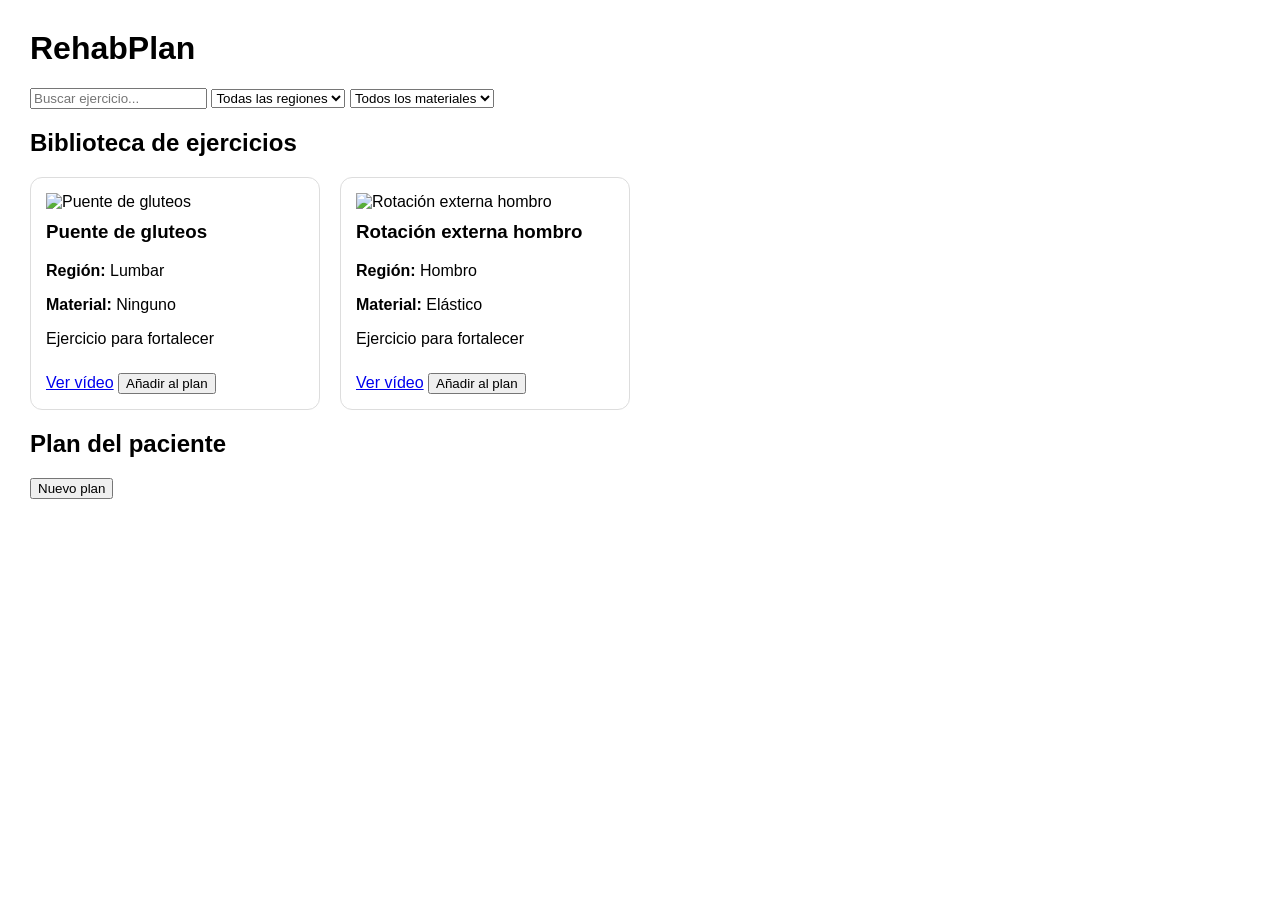
==== index.html @ 9c3267af "Update index.html" ====
<!DOCTYPE html>
<html lang="es">

<head>

    <meta charset="UTF-8">

    <meta name="viewport" content="width=device-width, initial-scale=1.0">

    <title>RehabPlan</title>

    <link rel="stylesheet" href="styles.css">

</head>


<body>


<h1>RehabPlan</h1>



<div class="filtros">


    <input 
        type="text" 
        id="buscador" 
        placeholder="Buscar ejercicio..."
    >



    <select id="filtroRegion">

        <option value="">
            Todas las regiones
        </option>

    </select>



    <select id="filtroMaterial">

        <option value="">
            Todos los materiales
        </option>

    </select>


</div>





<h2>Biblioteca de ejercicios</h2>


<div id="biblioteca"></div>







<h2>Plan del paciente</h2>


<button onclick="nuevoPlan()">

    Nuevo plan

</button>



<div id="planPaciente"></div>






<script src="script.js"></script>


</body>

</html>
---- styles.css ----
body{
    font-family:Arial,sans-serif;
    margin:30px;
}

#biblioteca{
    display:grid;
    grid-template-columns:repeat(auto-fill,minmax(250px,1fr));
    gap:20px;
}

.card {
    border: 1px solid #ddd;
    border-radius: 12px;
    padding: 15px;
    background: white;
}

.card h3 {
    margin-top: 10px;
}

.card a {
    display: inline-block;
    margin-top: 10px;
}

.card img{
    width:100%;
    aspect-ratio:1;
    object-fit:cover;
}
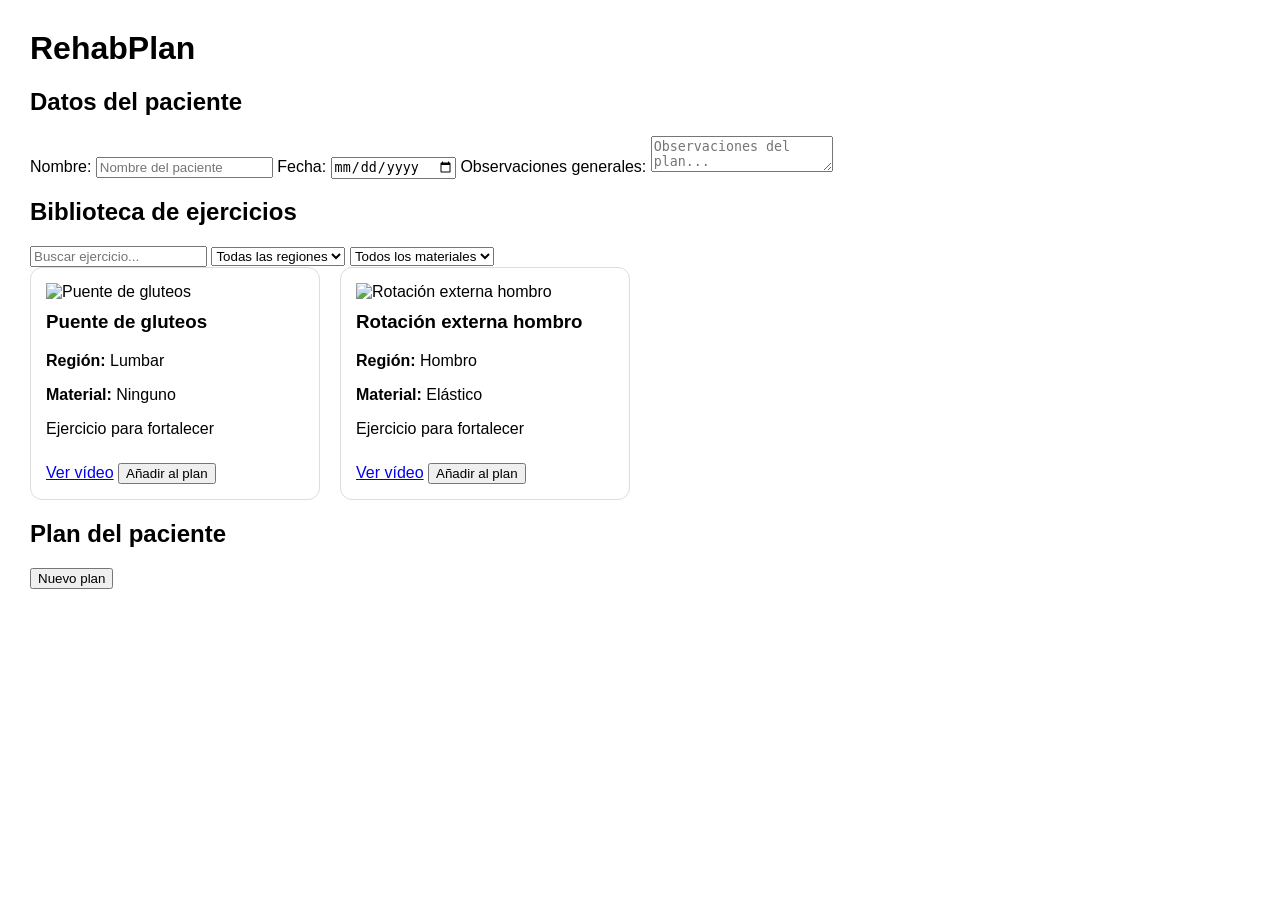
==== commit bec48391: "Update index.html" ====
--- a/index.html
+++ b/index.html
@@ -21,12 +21,63 @@
 
 
 
+<h2>Datos del paciente</h2>
+
+
+<div class="datos-paciente">
+
+
+    <label>
+        Nombre:
+
+        <input 
+            type="text"
+            id="nombrePaciente"
+            placeholder="Nombre del paciente"
+        >
+
+    </label>
+
+
+
+    <label>
+        Fecha:
+
+        <input 
+            type="date"
+            id="fechaPlan"
+        >
+
+    </label>
+
+
+
+    <label>
+        Observaciones generales:
+
+        <textarea 
+            id="observacionesPaciente"
+            placeholder="Observaciones del plan..."
+        ></textarea>
+
+    </label>
+
+
+</div>
+
+
+
+
+
+<h2>Biblioteca de ejercicios</h2>
+
+
 <div class="filtros">
 
 
     <input 
-        type="text" 
-        id="buscador" 
+        type="text"
+        id="buscador"
         placeholder="Buscar ejercicio..."
     >
 
@@ -54,10 +105,6 @@
 </div>
 
 
-
-
-
-<h2>Biblioteca de ejercicios</h2>
 
 
 <div id="biblioteca"></div>
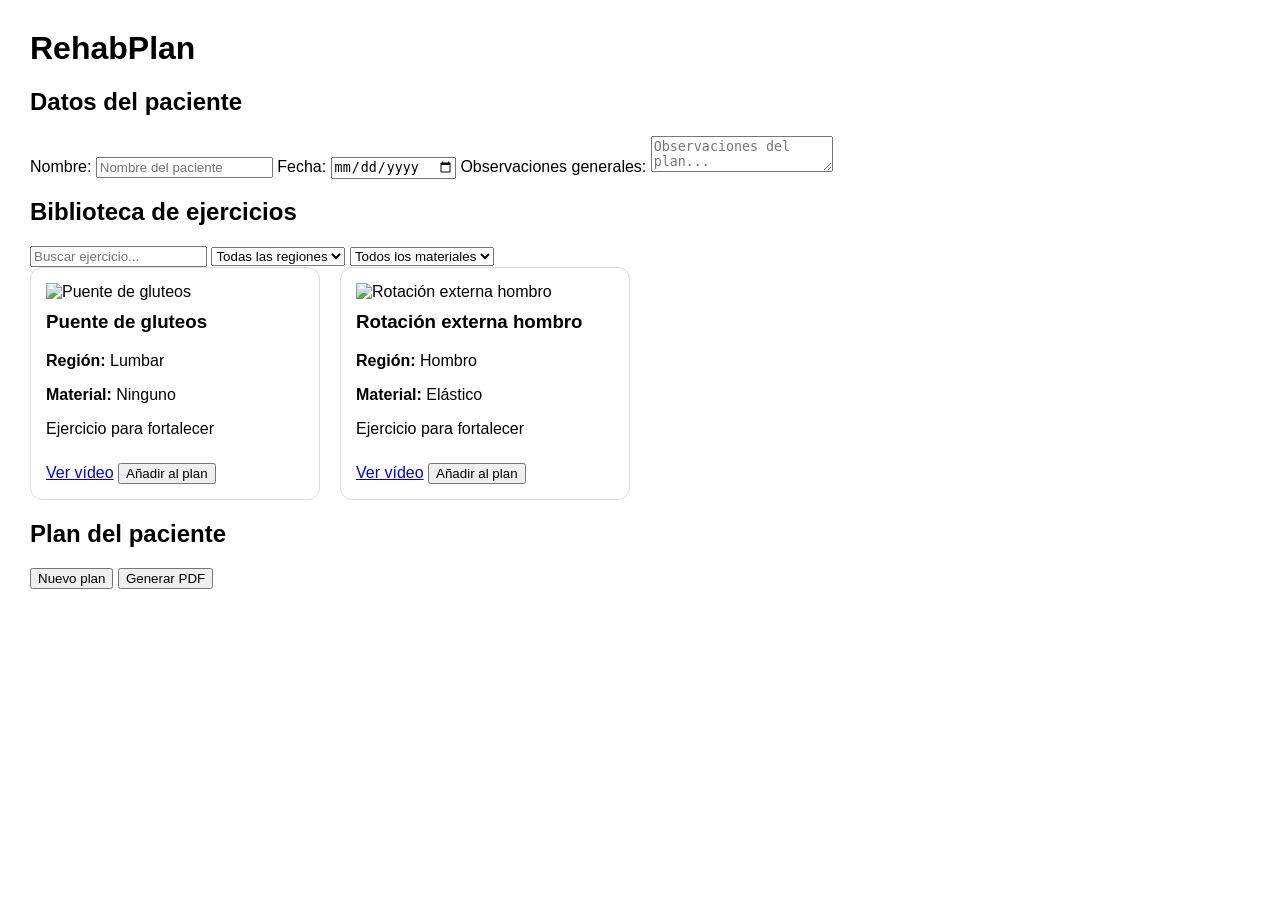
==== commit 99e73877: "Update index.html" ====
--- a/index.html
+++ b/index.html
@@ -119,9 +119,12 @@
 
 
 <button onclick="nuevoPlan()">
+    Nuevo plan
+</button>
 
-    Nuevo plan
 
+<button onclick="generarPDF()">
+    Generar PDF
 </button>
 
 
@@ -132,6 +135,10 @@
 
 
 
+<script src="https://cdnjs.cloudflare.com/ajax/libs/jspdf/2.5.1/jspdf.umd.min.js"></script>
+
+<script src="https://cdnjs.cloudflare.com/ajax/libs/qrcodejs/1.0.0/qrcode.min.js"></script>
+
 
 <script src="script.js"></script>
 
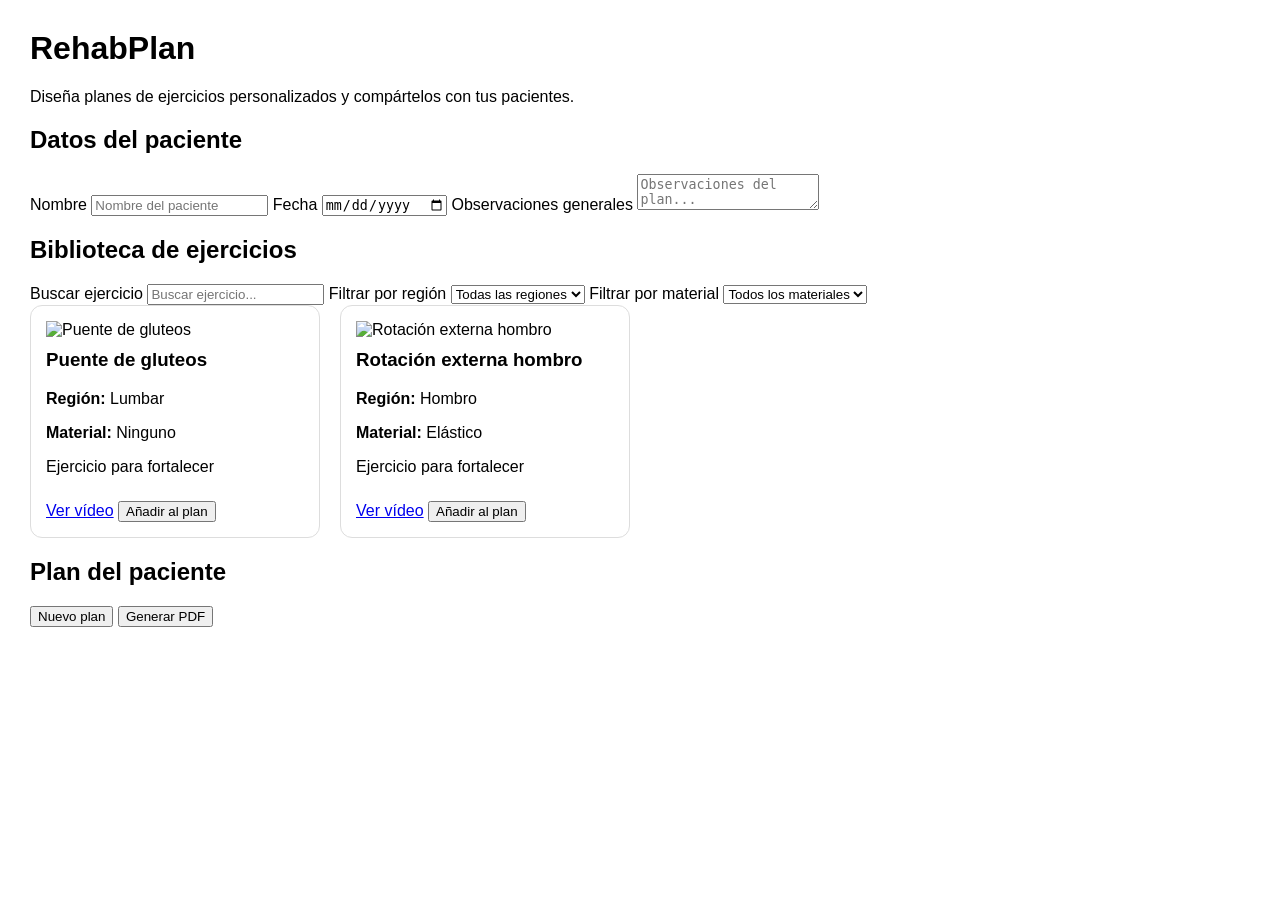
==== commit 174241c9: "Update index.html" ====
--- a/index.html
+++ b/index.html
@@ -9,6 +9,10 @@
 
     <title>RehabPlan</title>
 
+    <link rel="preconnect" href="https://fonts.googleapis.com">
+    <link rel="preconnect" href="https://fonts.gstatic.com" crossorigin>
+    <link href="https://fonts.googleapis.com/css2?family=Fraunces:wght@500;600&family=Inter:wght@400;500;600&family=IBM+Plex+Mono:wght@500&display=swap" rel="stylesheet">
+
     <link rel="stylesheet" href="styles.css">
 
 </head>
@@ -19,6 +23,8 @@
 
 <h1>RehabPlan</h1>
 
+<p class="subtitulo">Diseña planes de ejercicios personalizados y compártelos con tus pacientes.</p>
+
 
 
 <h2>Datos del paciente</h2>
@@ -28,7 +34,7 @@
 
 
     <label>
-        Nombre:
+        Nombre
 
         <input 
             type="text"
@@ -41,7 +47,7 @@
 
 
     <label>
-        Fecha:
+        Fecha
 
         <input 
             type="date"
@@ -53,7 +59,7 @@
 
 
     <label>
-        Observaciones generales:
+        Observaciones generales
 
         <textarea 
             id="observacionesPaciente"
@@ -68,12 +74,13 @@
 
 
 
-
 <h2>Biblioteca de ejercicios</h2>
 
 
 <div class="filtros">
 
+
+    <label class="visualmente-oculto" for="buscador">Buscar ejercicio</label>
 
     <input 
         type="text"
@@ -82,6 +89,8 @@
     >
 
 
+
+    <label class="visualmente-oculto" for="filtroRegion">Filtrar por región</label>
 
     <select id="filtroRegion">
 
@@ -92,6 +101,8 @@
     </select>
 
 
+
+    <label class="visualmente-oculto" for="filtroMaterial">Filtrar por material</label>
 
     <select id="filtroMaterial">
 
@@ -112,25 +123,24 @@
 
 
 
-
-
-
 <h2>Plan del paciente</h2>
 
 
-<button onclick="nuevoPlan()">
-    Nuevo plan
-</button>
+<div class="acciones-plan">
+
+    <button onclick="nuevoPlan()">
+        Nuevo plan
+    </button>
 
 
-<button onclick="generarPDF()">
-    Generar PDF
-</button>
+    <button class="primario" onclick="generarPDF()">
+        Generar PDF
+    </button>
 
+</div>
 
 
 <div id="planPaciente"></div>
-
 
 
 
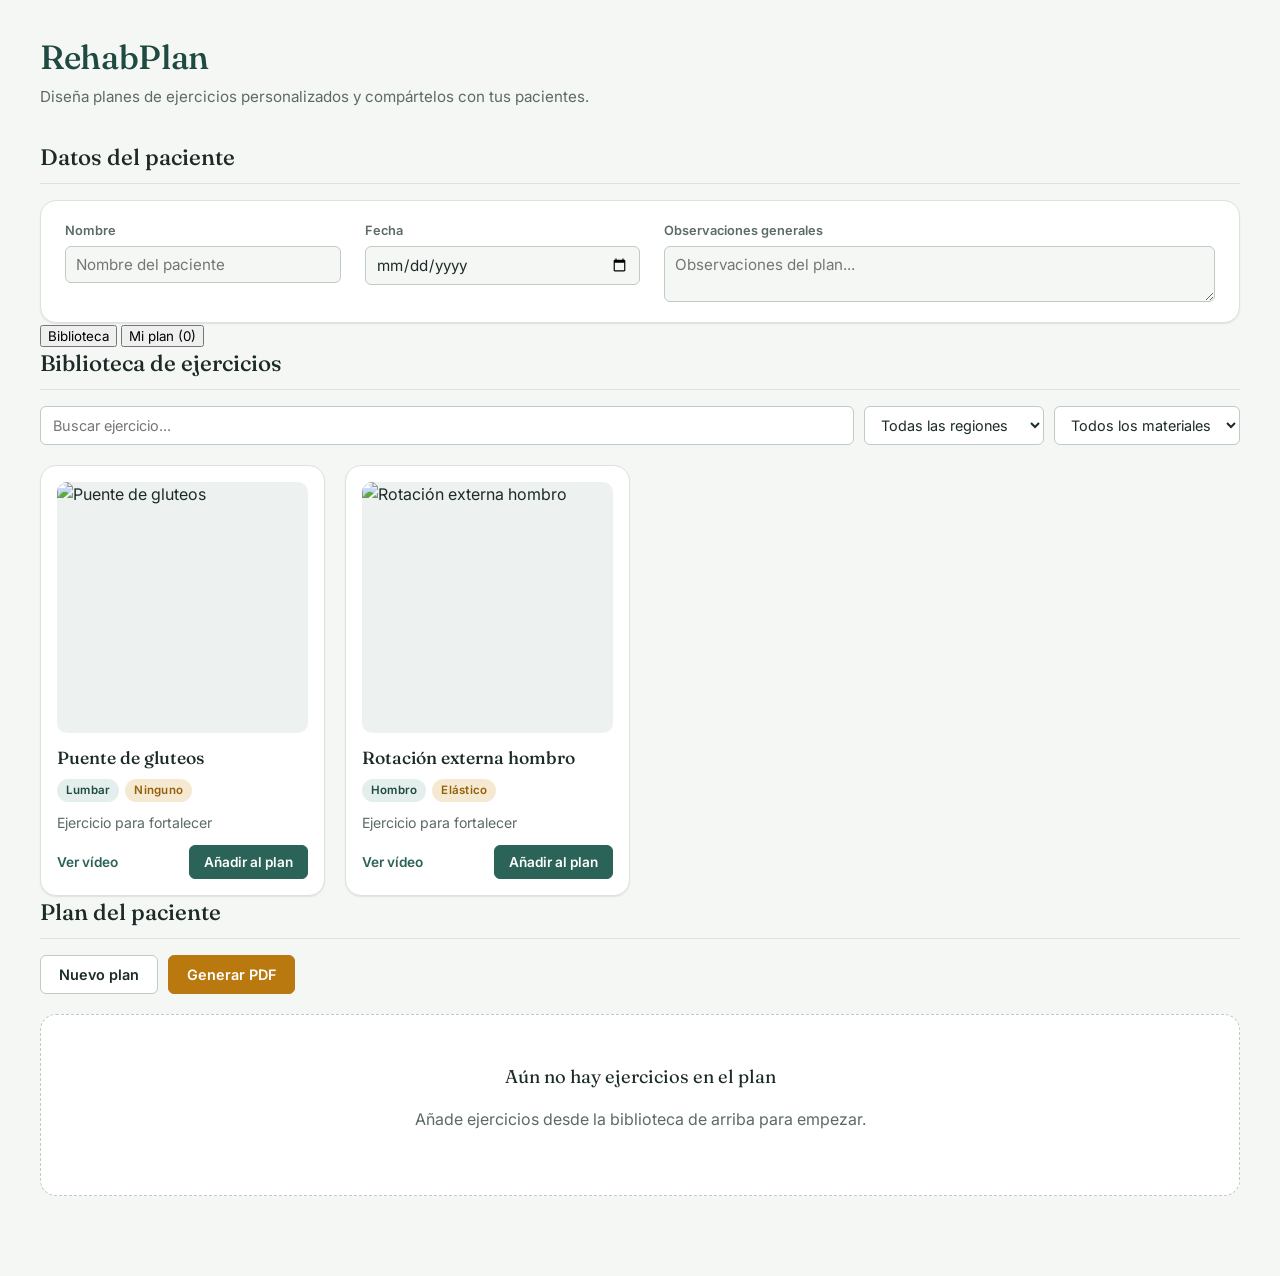
==== commit faf18e58: "Update index.html" ====
--- a/index.html
+++ b/index.html
@@ -74,75 +74,129 @@
 
 
 
-<h2>Biblioteca de ejercicios</h2>
-
-
-<div class="filtros">
-
-
-    <label class="visualmente-oculto" for="buscador">Buscar ejercicio</label>
-
-    <input 
-        type="text"
-        id="buscador"
-        placeholder="Buscar ejercicio..."
-    >
-
-
-
-    <label class="visualmente-oculto" for="filtroRegion">Filtrar por región</label>
-
-    <select id="filtroRegion">
-
-        <option value="">
-            Todas las regiones
-        </option>
-
-    </select>
-
-
-
-    <label class="visualmente-oculto" for="filtroMaterial">Filtrar por material</label>
-
-    <select id="filtroMaterial">
-
-        <option value="">
-            Todos los materiales
-        </option>
-
-    </select>
-
+<!-- Pestañas: solo visibles en móvil (ver media query en styles.css) -->
+<div class="tabs-movil">
+
+    <button 
+    type="button"
+    class="tab activa"
+    id="tabBiblioteca"
+    onclick="mostrarPestanaMovil('biblioteca')">
+
+        Biblioteca
+
+    </button>
+
+
+    <button 
+    type="button"
+    class="tab"
+    id="tabPlan"
+    onclick="mostrarPestanaMovil('plan')">
+
+        Mi plan <span id="contadorPlanTab">(0)</span>
+
+    </button>
 
 </div>
 
 
 
 
-<div id="biblioteca"></div>
-
-
-
-
-<h2>Plan del paciente</h2>
-
-
-<div class="acciones-plan">
-
-    <button onclick="nuevoPlan()">
-        Nuevo plan
-    </button>
-
-
-    <button class="primario" onclick="generarPDF()">
-        Generar PDF
-    </button>
+<div class="layout pestana-biblioteca" id="layout">
+
+
+    <section class="panel panel-biblioteca">
+
+        <div class="panel-header">
+
+            <h2>Biblioteca de ejercicios</h2>
+
+            <div class="filtros">
+
+
+                <label class="visualmente-oculto" for="buscador">Buscar ejercicio</label>
+
+                <input 
+                    type="text"
+                    id="buscador"
+                    placeholder="Buscar ejercicio..."
+                >
+
+
+
+                <label class="visualmente-oculto" for="filtroRegion">Filtrar por región</label>
+
+                <select id="filtroRegion">
+
+                    <option value="">
+                        Todas las regiones
+                    </option>
+
+                </select>
+
+
+
+                <label class="visualmente-oculto" for="filtroMaterial">Filtrar por material</label>
+
+                <select id="filtroMaterial">
+
+                    <option value="">
+                        Todos los materiales
+                    </option>
+
+                </select>
+
+
+            </div>
+
+        </div>
+
+
+        <div class="panel-scroll">
+
+            <div id="biblioteca"></div>
+
+        </div>
+
+    </section>
+
+
+
+    <section class="panel panel-plan">
+
+        <div class="panel-header">
+
+            <h2>Plan del paciente</h2>
+
+            <div class="acciones-plan">
+
+                <button onclick="nuevoPlan()">
+                    Nuevo plan
+                </button>
+
+
+                <button class="primario" onclick="generarPDF()">
+                    Generar PDF
+                </button>
+
+            </div>
+
+        </div>
+
+
+        <div class="panel-scroll">
+
+            <div id="planPaciente"></div>
+
+        </div>
+
+    </section>
+
 
 </div>
 
 
-<div id="planPaciente"></div>
-
-
 
 
 <script src="https://cdnjs.cloudflare.com/ajax/libs/jspdf/2.5.1/jspdf.umd.min.js"></script>
--- a/styles.css
+++ b/styles.css
@@ -1,32 +1,526 @@
-body{
-    font-family:Arial,sans-serif;
-    margin:30px;
-}
-
-#biblioteca{
-    display:grid;
-    grid-template-columns:repeat(auto-fill,minmax(250px,1fr));
-    gap:20px;
+/* ==============================
+   RehabPlan · Sistema de diseño
+   ============================== */
+
+:root {
+
+    /* Color */
+    --bg: #F5F7F5;
+    --surface: #FFFFFF;
+    --surface-alt: #EDF2F0;
+    --border: #DCE3DF;
+    --border-strong: #BFCBC6;
+
+    --ink: #1C2B27;
+    --ink-soft: #5B6B65;
+    --ink-faint: #8A9A94;
+
+    --brand: #2B6358;
+    --brand-dark: #1E4A42;
+    --brand-soft: #E4EEEC;
+
+    --accent: #B9790F;
+    --accent-dark: #93600B;
+    --accent-soft: #F6E9D2;
+
+    --danger: #B23B3B;
+    --danger-soft: #F6E3E1;
+
+    /* Tipografía */
+    --font-display: 'Fraunces', Georgia, serif;
+    --font-body: 'Inter', -apple-system, BlinkMacSystemFont, 'Segoe UI', sans-serif;
+    --font-mono: 'IBM Plex Mono', 'Courier New', monospace;
+
+    /* Espaciado */
+    --radius-sm: 6px;
+    --radius-md: 10px;
+    --radius-lg: 16px;
+
+    --shadow-card: 0 1px 2px rgba(28, 43, 39, 0.06), 0 1px 1px rgba(28, 43, 39, 0.04);
+    --shadow-card-hover: 0 6px 16px rgba(28, 43, 39, 0.10), 0 2px 4px rgba(28, 43, 39, 0.06);
+}
+
+
+/* ==============================
+   Base
+   ============================== */
+
+* {
+    box-sizing: border-box;
+}
+
+body {
+    font-family: var(--font-body);
+    background: var(--bg);
+    color: var(--ink);
+    margin: 0;
+    padding: 32px 40px 80px;
+    line-height: 1.5;
+}
+
+h1 {
+    font-family: var(--font-display);
+    font-weight: 500;
+    font-size: 2.1rem;
+    color: var(--brand-dark);
+    margin: 0 0 4px;
+    letter-spacing: -0.01em;
+}
+
+h1 + .subtitulo {
+    color: var(--ink-soft);
+    font-size: 0.95rem;
+    margin: 0 0 32px;
+}
+
+h2 {
+    font-family: var(--font-display);
+    font-weight: 500;
+    font-size: 1.4rem;
+    color: var(--ink);
+    margin: 40px 0 16px;
+    padding-bottom: 8px;
+    border-bottom: 1px solid var(--border);
+}
+
+h2:first-of-type {
+    margin-top: 0;
+}
+
+.eyebrow {
+    font-family: var(--font-body);
+    font-size: 0.72rem;
+    font-weight: 600;
+    letter-spacing: 0.08em;
+    text-transform: uppercase;
+    color: var(--ink-faint);
+}
+
+a {
+    color: var(--brand);
+}
+
+button {
+    font-family: var(--font-body);
+    cursor: pointer;
+}
+
+/* Foco visible para navegación por teclado */
+a:focus-visible,
+button:focus-visible,
+input:focus-visible,
+select:focus-visible,
+textarea:focus-visible {
+    outline: 2px solid var(--brand);
+    outline-offset: 2px;
+}
+
+
+/* ==============================
+   Datos del paciente
+   ============================== */
+
+.datos-paciente {
+    background: var(--surface);
+    border: 1px solid var(--border);
+    border-radius: var(--radius-lg);
+    padding: 20px 24px;
+    display: grid;
+    grid-template-columns: 1fr 1fr 2fr;
+    gap: 16px 24px;
+    box-shadow: var(--shadow-card);
+}
+
+.datos-paciente label {
+    display: flex;
+    flex-direction: column;
+    gap: 6px;
+    font-size: 0.8rem;
+    font-weight: 600;
+    color: var(--ink-soft);
+}
+
+.datos-paciente input,
+.datos-paciente textarea {
+    font-family: var(--font-body);
+    font-size: 0.95rem;
+    font-weight: 400;
+    color: var(--ink);
+    border: 1px solid var(--border-strong);
+    border-radius: var(--radius-sm);
+    padding: 8px 10px;
+    background: var(--bg);
+}
+
+.datos-paciente textarea {
+    resize: vertical;
+    min-height: 42px;
+    font-family: var(--font-body);
+}
+
+.datos-paciente input:focus,
+.datos-paciente textarea:focus {
+    border-color: var(--brand);
+    background: var(--surface);
+}
+
+
+/* ==============================
+   Filtros
+   ============================== */
+
+.filtros {
+    display: flex;
+    flex-wrap: wrap;
+    gap: 10px;
+    margin-bottom: 20px;
+}
+
+.filtros input,
+.filtros select {
+    font-family: var(--font-body);
+    font-size: 0.9rem;
+    border: 1px solid var(--border-strong);
+    border-radius: var(--radius-sm);
+    padding: 9px 12px;
+    background: var(--surface);
+    color: var(--ink);
+}
+
+.filtros input {
+    flex: 1 1 220px;
+}
+
+.filtros select {
+    flex: 0 1 180px;
+}
+
+.visualmente-oculto {
+    position: absolute;
+    width: 1px;
+    height: 1px;
+    padding: 0;
+    margin: -1px;
+    overflow: hidden;
+    clip: rect(0, 0, 0, 0);
+    white-space: nowrap;
+    border: 0;
+}
+
+
+/* ==============================
+   Biblioteca de ejercicios
+   ============================== */
+
+#biblioteca {
+    display: grid;
+    grid-template-columns: repeat(auto-fill, minmax(250px, 1fr));
+    gap: 20px;
 }
 
 .card {
-    border: 1px solid #ddd;
-    border-radius: 12px;
-    padding: 15px;
-    background: white;
+    display: flex;
+    flex-direction: column;
+    border: 1px solid var(--border);
+    border-radius: var(--radius-lg);
+    padding: 16px;
+    background: var(--surface);
+    box-shadow: var(--shadow-card);
+    transition: box-shadow 0.15s ease, transform 0.15s ease;
+}
+
+.card:hover {
+    box-shadow: var(--shadow-card-hover);
+    transform: translateY(-2px);
+}
+
+.card img {
+    width: 100%;
+    aspect-ratio: 1;
+    object-fit: cover;
+    border-radius: var(--radius-md);
+    background: var(--surface-alt);
 }
 
 .card h3 {
-    margin-top: 10px;
-}
-
-.card a {
-    display: inline-block;
-    margin-top: 10px;
-}
-
-.card img{
-    width:100%;
-    aspect-ratio:1;
-    object-fit:cover;
-}
+    font-family: var(--font-display);
+    font-weight: 500;
+    font-size: 1.1rem;
+    margin: 12px 0 8px;
+    color: var(--ink);
+}
+
+.card .etiquetas {
+    display: flex;
+    flex-wrap: wrap;
+    gap: 6px;
+    margin-bottom: 10px;
+}
+
+.card .etiqueta {
+    font-size: 0.72rem;
+    font-weight: 600;
+    letter-spacing: 0.02em;
+    padding: 3px 9px;
+    border-radius: 999px;
+    background: var(--brand-soft);
+    color: var(--brand-dark);
+}
+
+.card .etiqueta.material {
+    background: var(--accent-soft);
+    color: var(--accent-dark);
+}
+
+.card p.descripcion {
+    font-size: 0.88rem;
+    color: var(--ink-soft);
+    margin: 0 0 12px;
+    flex-grow: 1;
+}
+
+.card .acciones {
+    display: flex;
+    align-items: center;
+    justify-content: space-between;
+    gap: 10px;
+    margin-top: auto;
+}
+
+.card a.ver-video {
+    font-size: 0.85rem;
+    font-weight: 600;
+    text-decoration: none;
+    color: var(--brand);
+}
+
+.card a.ver-video:hover {
+    text-decoration: underline;
+}
+
+.card button.btn-anadir {
+    font-size: 0.85rem;
+    font-weight: 600;
+    padding: 8px 14px;
+    border-radius: var(--radius-sm);
+    border: 1px solid var(--brand);
+    background: var(--brand);
+    color: white;
+    transition: background 0.15s ease;
+}
+
+.card button.btn-anadir:hover {
+    background: var(--brand-dark);
+    border-color: var(--brand-dark);
+}
+
+.card button.btn-anadir.anadido {
+    background: var(--surface);
+    color: var(--brand-dark);
+    border: 1px solid var(--brand);
+}
+
+.card button.btn-anadir.anadido:hover {
+    background: var(--brand-soft);
+}
+
+
+/* Estado vacío (sin resultados / sin ejercicios en el plan) */
+
+.estado-vacio {
+    grid-column: 1 / -1;
+    text-align: center;
+    padding: 48px 24px;
+    color: var(--ink-soft);
+    background: var(--surface);
+    border: 1px dashed var(--border-strong);
+    border-radius: var(--radius-lg);
+}
+
+.estado-vacio .titulo {
+    font-family: var(--font-display);
+    font-size: 1.15rem;
+    color: var(--ink);
+    margin-bottom: 6px;
+}
+
+
+/* ==============================
+   Plan del paciente
+   ============================== */
+
+.acciones-plan {
+    display: flex;
+    gap: 10px;
+    margin-bottom: 20px;
+}
+
+.acciones-plan button {
+    font-size: 0.9rem;
+    font-weight: 600;
+    padding: 10px 18px;
+    border-radius: var(--radius-sm);
+    border: 1px solid var(--border-strong);
+    background: var(--surface);
+    color: var(--ink);
+}
+
+.acciones-plan button.primario {
+    background: var(--accent);
+    border-color: var(--accent);
+    color: white;
+}
+
+.acciones-plan button.primario:hover {
+    background: var(--accent-dark);
+    border-color: var(--accent-dark);
+}
+
+.acciones-plan button:not(.primario):hover {
+    background: var(--surface-alt);
+}
+
+#planPaciente {
+    display: flex;
+    flex-direction: column;
+    gap: 14px;
+}
+
+.plan-item {
+    background: var(--surface);
+    border: 1px solid var(--border);
+    border-left: 4px solid var(--brand);
+    border-radius: var(--radius-md);
+    padding: 16px 20px;
+    box-shadow: var(--shadow-card);
+}
+
+.plan-item h3 {
+    font-family: var(--font-display);
+    font-weight: 500;
+    font-size: 1.1rem;
+    margin: 0 0 12px;
+}
+
+.plan-item .campos {
+    display: flex;
+    flex-wrap: wrap;
+    gap: 14px 20px;
+    align-items: flex-end;
+    margin-bottom: 12px;
+}
+
+.plan-item label {
+    display: flex;
+    flex-direction: column;
+    gap: 4px;
+    font-size: 0.75rem;
+    font-weight: 600;
+    color: var(--ink-soft);
+}
+
+.plan-item input[type="number"],
+.plan-item select {
+    font-family: var(--font-body);
+    font-size: 0.9rem;
+    border: 1px solid var(--border-strong);
+    border-radius: var(--radius-sm);
+    padding: 6px 8px;
+    width: 90px;
+    background: var(--bg);
+    color: var(--ink);
+}
+
+.plan-item select {
+    width: auto;
+}
+
+.plan-item label.notas {
+    flex: 1 1 100%;
+}
+
+.plan-item textarea {
+    font-family: var(--font-body);
+    font-size: 0.9rem;
+    border: 1px solid var(--border-strong);
+    border-radius: var(--radius-sm);
+    padding: 8px;
+    width: 100%;
+    min-height: 40px;
+    resize: vertical;
+    background: var(--bg);
+    color: var(--ink);
+}
+
+/* La "etiqueta de dosificación": el elemento distintivo de la app */
+.dosis {
+    display: inline-flex;
+    align-items: center;
+    gap: 6px;
+    font-family: var(--font-mono);
+    font-size: 0.8rem;
+    font-weight: 500;
+    letter-spacing: 0.01em;
+    padding: 4px 10px;
+    border-radius: 999px;
+    background: var(--accent-soft);
+    color: var(--accent-dark);
+    margin-bottom: 12px;
+}
+
+.plan-item .eliminar {
+    background: none;
+    border: none;
+    color: var(--danger);
+    font-size: 0.82rem;
+    font-weight: 600;
+    padding: 4px 0;
+}
+
+.plan-item .eliminar:hover {
+    text-decoration: underline;
+}
+
+
+/* ==============================
+   Responsive
+   ============================== */
+
+@media (max-width: 720px) {
+
+    body {
+        padding: 20px 16px 64px;
+    }
+
+    h1 {
+        font-size: 1.7rem;
+    }
+
+    .datos-paciente {
+        grid-template-columns: 1fr;
+    }
+
+    .filtros {
+        flex-direction: column;
+    }
+
+    .filtros input,
+    .filtros select {
+        flex: 1 1 auto;
+        width: 100%;
+    }
+
+    #biblioteca {
+        grid-template-columns: repeat(auto-fill, minmax(150px, 1fr));
+        gap: 14px;
+    }
+
+    .acciones-plan {
+        flex-direction: column;
+    }
+
+    .plan-item .campos {
+        gap: 10px 14px;
+    }
+
+}
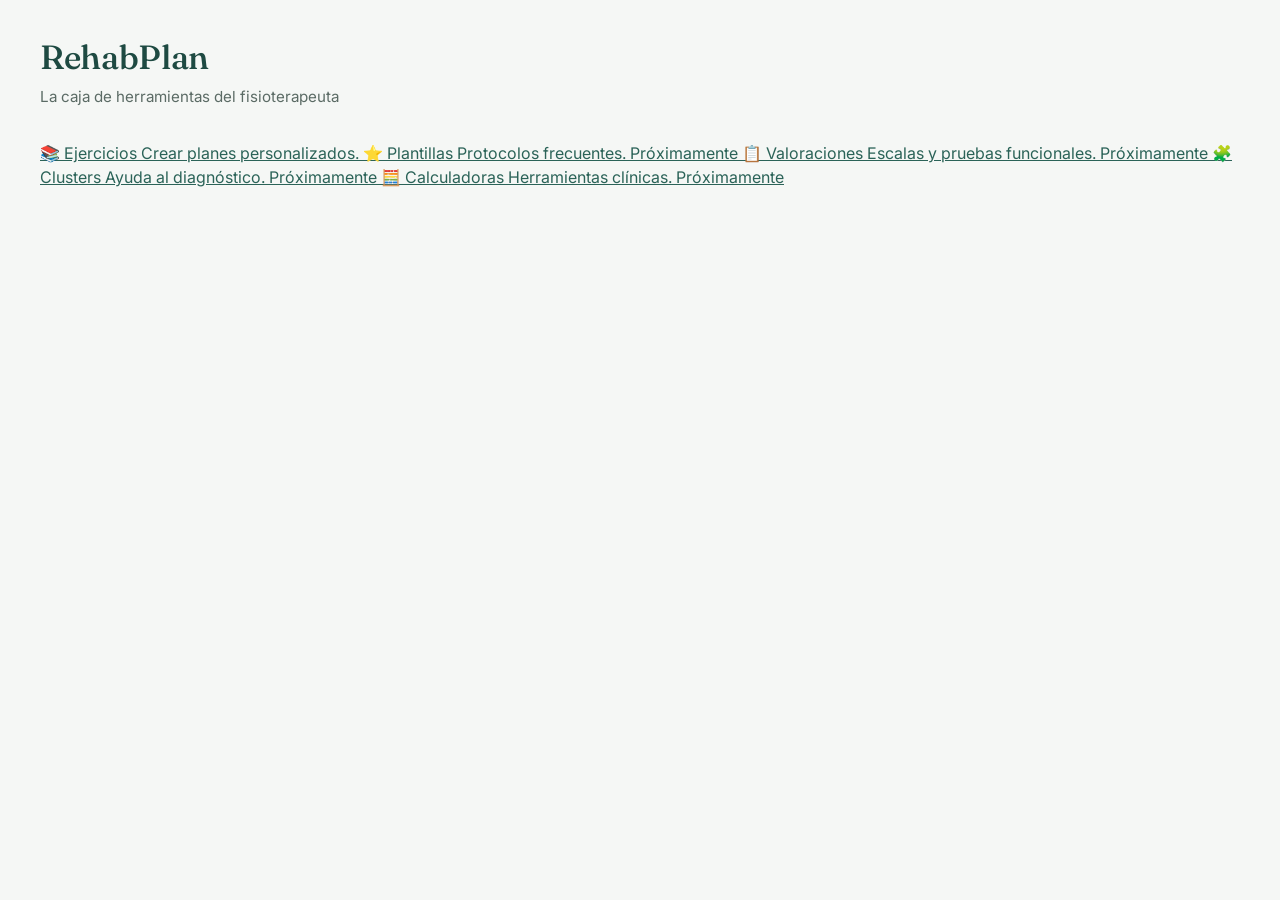
==== commit fd7ea8a9: "Update index.html" ====
--- a/index.html
+++ b/index.html
@@ -21,192 +21,88 @@
 <body>
 
 
-<h1>RehabPlan</h1>
+<div class="portada-cabecera">
 
-<p class="subtitulo">Diseña planes de ejercicios personalizados y compártelos con tus pacientes.</p>
+    <h1>RehabPlan</h1>
+
+    <p class="subtitulo">La caja de herramientas del fisioterapeuta</p>
+
+</div>
+
+
+<div class="modulos">
+
+
+    <a class="modulo" href="ejercicios.html">
+
+        <span class="icono">📚</span>
+
+        <span class="titulo">Ejercicios</span>
+
+        <span class="descripcion">Crear planes personalizados.</span>
+
+    </a>
 
 
 
-<h2>Datos del paciente</h2>
+    <a class="modulo proximamente" href="#" onclick="return false;">
 
+        <span class="icono">⭐</span>
 
-<div class="datos-paciente">
+        <span class="titulo">Plantillas</span>
 
+        <span class="descripcion">Protocolos frecuentes.</span>
 
-    <label>
-        Nombre
+        <span class="etiqueta-proximamente">Próximamente</span>
 
-        <input 
-            type="text"
-            id="nombrePaciente"
-            placeholder="Nombre del paciente"
-        >
-
-    </label>
+    </a>
 
 
 
-    <label>
-        Fecha
+    <a class="modulo proximamente" href="#" onclick="return false;">
 
-        <input 
-            type="date"
-            id="fechaPlan"
-        >
+        <span class="icono">📋</span>
 
-    </label>
+        <span class="titulo">Valoraciones</span>
+
+        <span class="descripcion">Escalas y pruebas funcionales.</span>
+
+        <span class="etiqueta-proximamente">Próximamente</span>
+
+    </a>
 
 
 
-    <label>
-        Observaciones generales
+    <a class="modulo proximamente" href="#" onclick="return false;">
 
-        <textarea 
-            id="observacionesPaciente"
-            placeholder="Observaciones del plan..."
-        ></textarea>
+        <span class="icono">🧩</span>
 
-    </label>
+        <span class="titulo">Clusters</span>
+
+        <span class="descripcion">Ayuda al diagnóstico.</span>
+
+        <span class="etiqueta-proximamente">Próximamente</span>
+
+    </a>
+
+
+
+    <a class="modulo proximamente" href="#" onclick="return false;">
+
+        <span class="icono">🧮</span>
+
+        <span class="titulo">Calculadoras</span>
+
+        <span class="descripcion">Herramientas clínicas.</span>
+
+        <span class="etiqueta-proximamente">Próximamente</span>
+
+    </a>
 
 
 </div>
 
 
-
-
-<!-- Pestañas: solo visibles en móvil (ver media query en styles.css) -->
-<div class="tabs-movil">
-
-    <button 
-    type="button"
-    class="tab activa"
-    id="tabBiblioteca"
-    onclick="mostrarPestanaMovil('biblioteca')">
-
-        Biblioteca
-
-    </button>
-
-
-    <button 
-    type="button"
-    class="tab"
-    id="tabPlan"
-    onclick="mostrarPestanaMovil('plan')">
-
-        Mi plan <span id="contadorPlanTab">(0)</span>
-
-    </button>
-
-</div>
-
-
-
-
-<div class="layout pestana-biblioteca" id="layout">
-
-
-    <section class="panel panel-biblioteca">
-
-        <div class="panel-header">
-
-            <h2>Biblioteca de ejercicios</h2>
-
-            <div class="filtros">
-
-
-                <label class="visualmente-oculto" for="buscador">Buscar ejercicio</label>
-
-                <input 
-                    type="text"
-                    id="buscador"
-                    placeholder="Buscar ejercicio..."
-                >
-
-
-
-                <label class="visualmente-oculto" for="filtroRegion">Filtrar por región</label>
-
-                <select id="filtroRegion">
-
-                    <option value="">
-                        Todas las regiones
-                    </option>
-
-                </select>
-
-
-
-                <label class="visualmente-oculto" for="filtroMaterial">Filtrar por material</label>
-
-                <select id="filtroMaterial">
-
-                    <option value="">
-                        Todos los materiales
-                    </option>
-
-                </select>
-
-
-            </div>
-
-        </div>
-
-
-        <div class="panel-scroll">
-
-            <div id="biblioteca"></div>
-
-        </div>
-
-    </section>
-
-
-
-    <section class="panel panel-plan">
-
-        <div class="panel-header">
-
-            <h2>Plan del paciente</h2>
-
-            <div class="acciones-plan">
-
-                <button onclick="nuevoPlan()">
-                    Nuevo plan
-                </button>
-
-
-                <button class="primario" onclick="generarPDF()">
-                    Generar PDF
-                </button>
-
-            </div>
-
-        </div>
-
-
-        <div class="panel-scroll">
-
-            <div id="planPaciente"></div>
-
-        </div>
-
-    </section>
-
-
-</div>
-
-
-
-
-<script src="https://cdnjs.cloudflare.com/ajax/libs/jspdf/2.5.1/jspdf.umd.min.js"></script>
-
-<script src="https://cdnjs.cloudflare.com/ajax/libs/qrcodejs/1.0.0/qrcode.min.js"></script>
-
-
-<script src="script.js"></script>
-
-
 </body>
 
 </html>
--- a/styles.css
+++ b/styles.css
@@ -113,6 +113,57 @@
 textarea:focus-visible {
     outline: 2px solid var(--brand);
     outline-offset: 2px;
+}
+
+
+/* ==============================
+   Layout de dos columnas
+   ============================== */
+
+.tabs-movil {
+    display: none;
+}
+
+.layout {
+    display: grid;
+    grid-template-columns: 1.1fr 0.9fr;
+    gap: 24px;
+    align-items: start;
+}
+
+.panel {
+    display: flex;
+    flex-direction: column;
+    min-height: 0;
+
+    position: sticky;
+    top: 20px;
+    max-height: calc(100vh - 40px);
+}
+
+.panel-header {
+    flex: 0 0 auto;
+}
+
+.panel-header h2 {
+    margin-top: 0;
+}
+
+.panel-scroll {
+    flex: 1 1 auto;
+    min-height: 0;
+    overflow-y: auto;
+    padding-right: 4px;
+}
+
+/* Barra de scroll discreta dentro de cada panel */
+.panel-scroll::-webkit-scrollbar {
+    width: 8px;
+}
+
+.panel-scroll::-webkit-scrollbar-thumb {
+    background: var(--border-strong);
+    border-radius: 999px;
 }
 
 
@@ -395,11 +446,45 @@
     box-shadow: var(--shadow-card);
 }
 
+.plan-item-cabecera {
+    display: flex;
+    align-items: flex-start;
+    justify-content: space-between;
+    gap: 14px;
+    margin-bottom: 12px;
+}
+
+.plan-item-info {
+    flex: 1;
+    min-width: 0;
+}
+
 .plan-item h3 {
     font-family: var(--font-display);
     font-weight: 500;
     font-size: 1.1rem;
-    margin: 0 0 12px;
+}
+
+.plan-item-info h3 {
+    margin: 0 0 8px;
+}
+
+.plan-item .dosis {
+    margin-bottom: 0;
+}
+
+.plan-item .miniatura {
+    flex-shrink: 0;
+    width: 64px;
+    height: 64px;
+    object-fit: cover;
+    border-radius: var(--radius-md);
+    background: var(--surface-alt);
+    border: 1px solid var(--border);
+}
+
+.plan-item .campos {
+    margin-top: 0;
 }
 
 .plan-item .campos {
@@ -486,7 +571,7 @@
    Responsive
    ============================== */
 
-@media (max-width: 720px) {
+@media (max-width: 900px) {
 
     body {
         padding: 20px 16px 64px;
@@ -523,4 +608,65 @@
         gap: 10px 14px;
     }
 
-}
+    .plan-item .miniatura {
+        width: 52px;
+        height: 52px;
+    }
+
+
+    /* En móvil, el scroll independiente por columnas se sustituye
+       por pestañas: se ve un panel entero por vez, con el scroll
+       normal de la página. */
+
+    .tabs-movil {
+        display: flex;
+        gap: 8px;
+        margin: 20px 0 16px;
+        position: sticky;
+        top: 0;
+        background: var(--bg);
+        padding: 10px 0;
+        z-index: 10;
+    }
+
+    .tabs-movil .tab {
+        flex: 1;
+        font-family: var(--font-body);
+        font-size: 0.9rem;
+        font-weight: 600;
+        padding: 10px 12px;
+        border: 1px solid var(--border-strong);
+        border-radius: var(--radius-sm);
+        background: var(--surface);
+        color: var(--ink-soft);
+    }
+
+    .tabs-movil .tab.activa {
+        background: var(--brand);
+        border-color: var(--brand);
+        color: white;
+    }
+
+    .layout {
+        display: block;
+    }
+
+    .panel {
+        position: static;
+        max-height: none;
+        display: none;
+    }
+
+    .panel-scroll {
+        overflow-y: visible;
+    }
+
+    .layout.pestana-biblioteca .panel-biblioteca {
+        display: flex;
+    }
+
+    .layout.pestana-plan .panel-plan {
+        display: flex;
+    }
+
+}
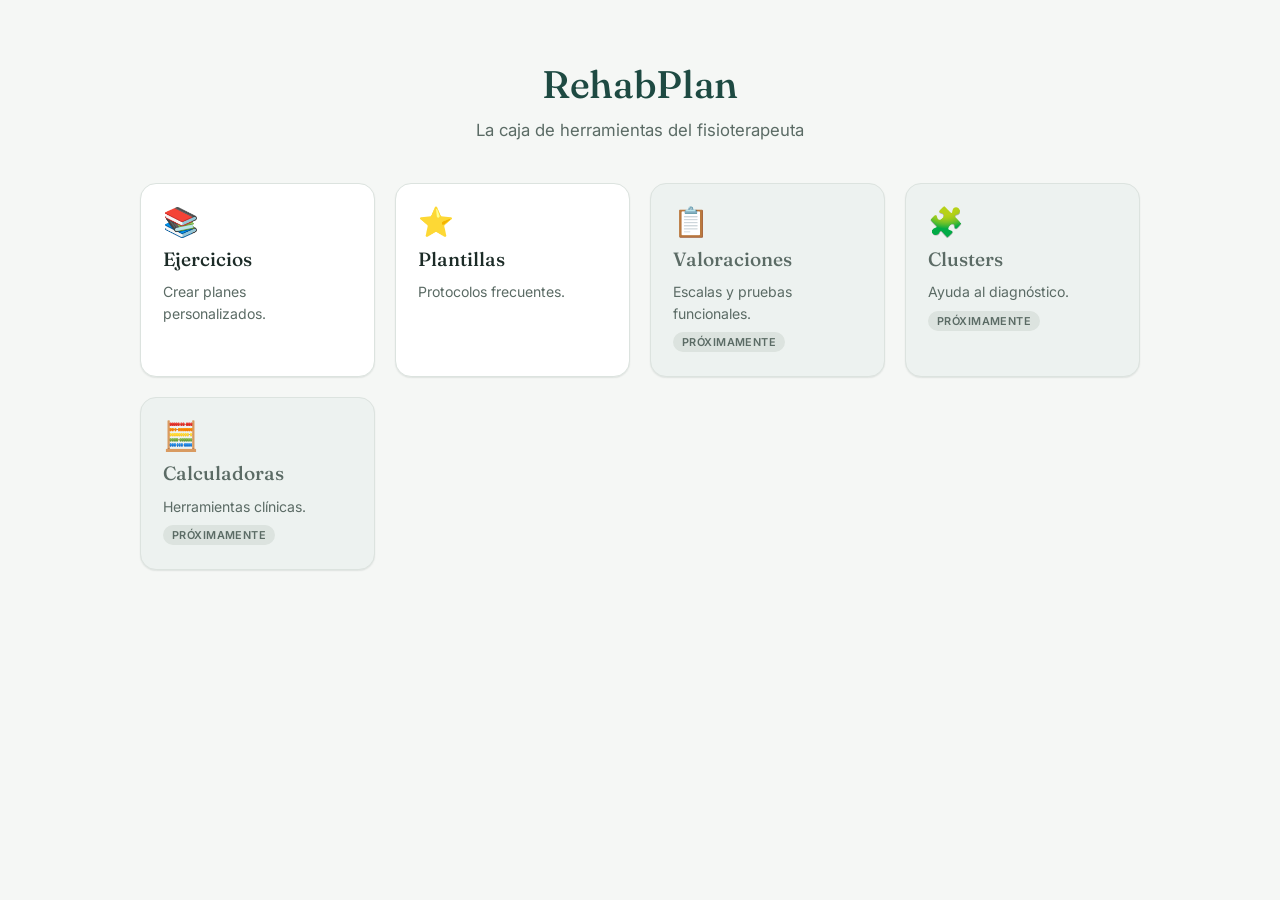
==== commit 5dcc4bd5: "Update index.html" ====
--- a/index.html
+++ b/index.html
@@ -45,15 +45,13 @@
 
 
 
-    <a class="modulo proximamente" href="#" onclick="return false;">
+    <a class="modulo" href="plantillas.html">
 
         <span class="icono">⭐</span>
 
         <span class="titulo">Plantillas</span>
 
         <span class="descripcion">Protocolos frecuentes.</span>
-
-        <span class="etiqueta-proximamente">Próximamente</span>
 
     </a>
 
--- a/styles.css
+++ b/styles.css
@@ -113,6 +113,111 @@
 textarea:focus-visible {
     outline: 2px solid var(--brand);
     outline-offset: 2px;
+}
+
+
+/* Enlace "volver a la portada" en las páginas de cada herramienta */
+.volver {
+    display: inline-block;
+    font-size: 0.85rem;
+    font-weight: 600;
+    color: var(--ink-soft);
+    text-decoration: none;
+    margin-bottom: 18px;
+}
+
+.volver:hover {
+    color: var(--brand);
+}
+
+
+/* ==============================
+   Portada (index.html)
+   ============================== */
+
+.portada-cabecera {
+    text-align: center;
+    max-width: 560px;
+    margin: 24px auto 40px;
+}
+
+.portada-cabecera h1 {
+    font-size: 2.4rem;
+}
+
+.portada-cabecera .subtitulo {
+    font-size: 1.05rem;
+    margin: 0;
+}
+
+.modulos {
+    display: grid;
+    grid-template-columns: repeat(auto-fit, minmax(220px, 1fr));
+    gap: 20px;
+    max-width: 1000px;
+    margin: 0 auto;
+}
+
+.modulo {
+    display: flex;
+    flex-direction: column;
+    gap: 8px;
+    background: var(--surface);
+    border: 1px solid var(--border);
+    border-radius: var(--radius-lg);
+    padding: 24px 22px;
+    text-decoration: none;
+    color: var(--ink);
+    box-shadow: var(--shadow-card);
+    transition: box-shadow 0.15s ease, transform 0.15s ease;
+}
+
+.modulo:hover {
+    box-shadow: var(--shadow-card-hover);
+    transform: translateY(-2px);
+}
+
+.modulo .icono {
+    font-size: 1.8rem;
+    line-height: 1;
+}
+
+.modulo .titulo {
+    font-family: var(--font-display);
+    font-weight: 500;
+    font-size: 1.2rem;
+}
+
+.modulo .descripcion {
+    font-size: 0.88rem;
+    color: var(--ink-soft);
+}
+
+.modulo.proximamente {
+    cursor: default;
+    color: var(--ink-faint);
+    background: var(--surface-alt);
+}
+
+.modulo.proximamente:hover {
+    box-shadow: var(--shadow-card);
+    transform: none;
+}
+
+.modulo.proximamente .titulo {
+    color: var(--ink-soft);
+}
+
+.modulo.proximamente .etiqueta-proximamente {
+    align-self: flex-start;
+    font-size: 0.68rem;
+    font-weight: 600;
+    letter-spacing: 0.04em;
+    text-transform: uppercase;
+    padding: 2px 9px;
+    border-radius: 999px;
+    background: var(--border);
+    color: var(--ink-soft);
 }
 
 
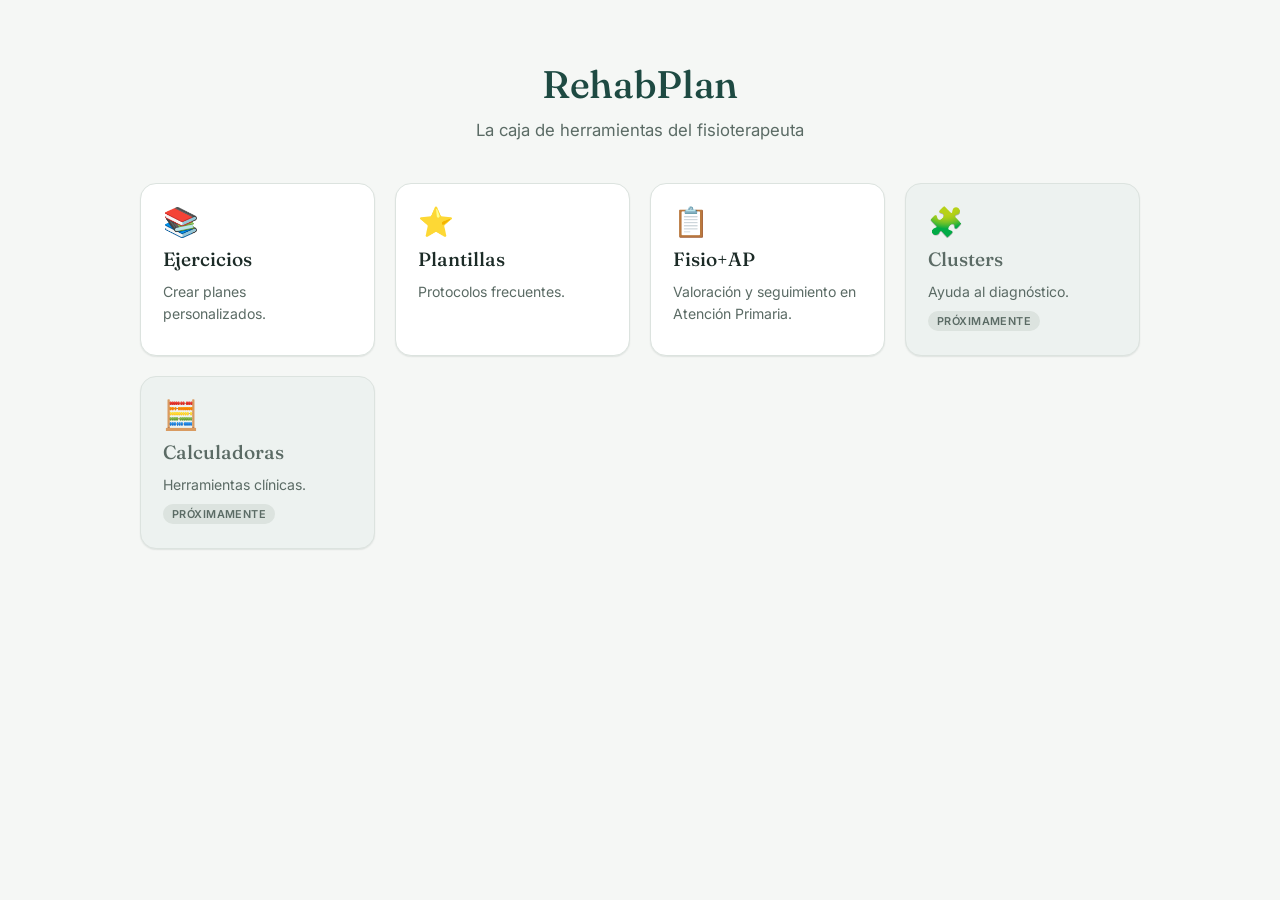
==== commit ddda888c: "Update link and text for FisioAP section" ====
--- a/index.html
+++ b/index.html
@@ -57,15 +57,13 @@
 
 
 
-    <a class="modulo proximamente" href="#" onclick="return false;">
+    <a class="modulo" href="fisio-ap.html">
 
         <span class="icono">📋</span>
 
-        <span class="titulo">Valoraciones</span>
+        <span class="titulo">Fisio+AP</span>
 
-        <span class="descripcion">Escalas y pruebas funcionales.</span>
-
-        <span class="etiqueta-proximamente">Próximamente</span>
+        <span class="descripcion">Valoración y seguimiento en Atención Primaria.</span>
 
     </a>
 
--- a/styles.css
+++ b/styles.css
@@ -132,6 +132,98 @@
 
 
 /* ==============================
+   Plantillas
+   ============================== */
+
+.plantillas-grid {
+    display: grid;
+    grid-template-columns: repeat(auto-fill, minmax(260px, 1fr));
+    gap: 20px;
+    margin-bottom: 40px;
+}
+
+.plantilla-card {
+    display: flex;
+    flex-direction: column;
+    gap: 10px;
+    background: var(--surface);
+    border: 1px solid var(--border);
+    border-radius: var(--radius-lg);
+    padding: 18px 20px;
+    box-shadow: var(--shadow-card);
+}
+
+.plantilla-card h3 {
+    font-family: var(--font-display);
+    font-weight: 500;
+    font-size: 1.1rem;
+    margin: 0;
+}
+
+.plantilla-meta {
+    font-family: var(--font-mono);
+    font-size: 0.75rem;
+    color: var(--ink-faint);
+}
+
+.plantilla-lista {
+    list-style: none;
+    margin: 0;
+    padding: 0;
+    font-size: 0.85rem;
+    color: var(--ink-soft);
+    display: flex;
+    flex-direction: column;
+    gap: 3px;
+    flex-grow: 1;
+}
+
+.plantilla-lista li::before {
+    content: "· ";
+    color: var(--ink-faint);
+}
+
+.plantilla-acciones {
+    display: flex;
+    align-items: center;
+    gap: 14px;
+    margin-top: auto;
+    padding-top: 6px;
+}
+
+.plantilla-acciones .primario {
+    flex: 1;
+    font-size: 0.85rem;
+    font-weight: 600;
+    padding: 9px 12px;
+    border-radius: var(--radius-sm);
+    border: 1px solid var(--accent);
+    background: var(--accent);
+    color: white;
+}
+
+.plantilla-acciones .primario:hover {
+    background: var(--accent-dark);
+    border-color: var(--accent-dark);
+}
+
+.plantilla-acciones .eliminar-plantilla {
+    background: none;
+    border: none;
+    color: var(--danger);
+    font-size: 0.82rem;
+    font-weight: 600;
+    padding: 4px 0;
+}
+
+.plantilla-acciones .eliminar-plantilla:hover {
+    text-decoration: underline;
+}
+
+
+
+
+/* ==============================
    Portada (index.html)
    ============================== */
 
@@ -273,21 +365,246 @@
 
 
 /* ==============================
+   Barra de selección de paciente
+   ============================== */
+
+.barra-plan {
+    display: flex;
+    align-items: center;
+    flex-wrap: wrap;
+    gap: 12px;
+    margin-bottom: 24px;
+}
+
+.barra-plan label {
+    font-size: 0.8rem;
+    font-weight: 600;
+    color: var(--ink-soft);
+}
+
+.barra-plan select {
+    font-family: var(--font-body);
+    font-size: 0.9rem;
+    padding: 8px 10px;
+    border: 1px solid var(--border-strong);
+    border-radius: var(--radius-sm);
+    background: var(--surface);
+    color: var(--ink);
+    min-width: 220px;
+}
+
+.barra-plan .eliminar-paciente,
+.barra-plan .eliminar-plan {
+    background: none;
+    border: none;
+    color: var(--danger);
+    font-size: 0.82rem;
+    font-weight: 600;
+    padding: 4px 0;
+}
+
+.barra-plan .eliminar-paciente:hover,
+.barra-plan .eliminar-plan:hover {
+    text-decoration: underline;
+}
+
+/* Cada grupo (paciente / plan) agrupa su etiqueta, su desplegable
+   y sus dos acciones, para que quede claro que "crear nuevo" y
+   "eliminar" pertenecen a ESE selector y no al otro. */
+.grupo-selector {
+    display: flex;
+    align-items: center;
+    flex-wrap: wrap;
+    gap: 10px;
+}
+
+.barra-plan .nuevo-paciente,
+.barra-plan .nuevo-plan {
+    font-size: 0.82rem;
+    font-weight: 600;
+    padding: 7px 12px;
+    border-radius: var(--radius-sm);
+    border: 1px solid var(--brand);
+    background: var(--brand-soft);
+    color: var(--brand-dark);
+    white-space: nowrap;
+}
+
+.barra-plan .nuevo-paciente:hover,
+.barra-plan .nuevo-plan:hover {
+    background: var(--brand);
+    color: white;
+}
+
+/* Indicador "Guardado" / "Cambios sin guardar" junto a los selectores */
+.estado-plan {
+    font-size: 0.78rem;
+    font-weight: 600;
+    color: var(--ink-faint);
+    margin-left: auto;
+    white-space: nowrap;
+}
+
+.estado-plan.sin-guardar {
+    color: var(--accent-dark);
+}
+
+@media (max-width: 900px) {
+
+    .barra-plan {
+        align-items: stretch;
+    }
+
+    .grupo-selector {
+        flex: 1 1 100%;
+    }
+
+    .barra-plan select {
+        min-width: 0;
+        flex: 1 1 160px;
+    }
+
+    .estado-plan {
+        margin-left: 0;
+    }
+
+}
+
+
+
+
+/* ==============================
+   Logo de la clínica
+   ============================== */
+
+.logo-clinica {
+    display: flex;
+    align-items: center;
+    gap: 16px;
+    background: var(--surface);
+    border: 1px solid var(--border);
+    border-radius: var(--radius-lg);
+    padding: 14px 18px;
+    margin-bottom: 24px;
+    box-shadow: var(--shadow-card);
+}
+
+.logo-clinica .logo-preview {
+    width: 56px;
+    height: 56px;
+    object-fit: contain;
+    border-radius: var(--radius-sm);
+    background: var(--surface-alt);
+    border: 1px solid var(--border);
+    flex-shrink: 0;
+    padding: 4px;
+}
+
+.logo-info {
+    display: flex;
+    flex-direction: column;
+    gap: 2px;
+    flex: 1;
+    min-width: 0;
+}
+
+.logo-titulo {
+    font-size: 0.85rem;
+    font-weight: 600;
+    color: var(--ink);
+}
+
+.logo-ayuda {
+    font-size: 0.78rem;
+    color: var(--ink-faint);
+}
+
+.logo-acciones {
+    display: flex;
+    align-items: center;
+    gap: 10px;
+    flex-shrink: 0;
+}
+
+.boton-archivo {
+    font-size: 0.85rem;
+    font-weight: 600;
+    padding: 8px 14px;
+    border-radius: var(--radius-sm);
+    border: 1px solid var(--border-strong);
+    background: var(--surface);
+    color: var(--ink);
+    cursor: pointer;
+    white-space: nowrap;
+}
+
+.boton-archivo:hover {
+    background: var(--surface-alt);
+}
+
+.quitar-logo {
+    background: none;
+    border: none;
+    color: var(--danger);
+    font-size: 0.82rem;
+    font-weight: 600;
+    padding: 4px 0;
+    white-space: nowrap;
+}
+
+.quitar-logo:hover {
+    text-decoration: underline;
+}
+
+@media (max-width: 900px) {
+
+    .logo-clinica {
+        flex-wrap: wrap;
+    }
+
+    .logo-info {
+        flex: 1 1 100%;
+        order: 3;
+    }
+
+}
+
+
+
+
+/* ==============================
    Datos del paciente
    ============================== */
 
-.datos-paciente {
+.datos-plan {
     background: var(--surface);
     border: 1px solid var(--border);
     border-radius: var(--radius-lg);
     padding: 20px 24px;
     display: grid;
-    grid-template-columns: 1fr 1fr 2fr;
+    grid-template-columns: 1fr 2fr;
     gap: 16px 24px;
     box-shadow: var(--shadow-card);
 }
 
-.datos-paciente label {
+.datos-plan .campo-titulo {
+    grid-column: 1 / -1;
+}
+
+.datos-plan .campo-titulo input {
+    font-family: var(--font-display);
+    font-size: 1.15rem;
+    font-weight: 500;
+    color: var(--ink);
+    padding: 10px 12px;
+}
+
+.campo-obligatorio {
+    color: var(--accent-dark);
+    font-weight: 700;
+}
+
+.datos-plan label {
     display: flex;
     flex-direction: column;
     gap: 6px;
@@ -296,8 +613,8 @@
     color: var(--ink-soft);
 }
 
-.datos-paciente input,
-.datos-paciente textarea {
+.datos-plan input,
+.datos-plan textarea {
     font-family: var(--font-body);
     font-size: 0.95rem;
     font-weight: 400;
@@ -308,14 +625,14 @@
     background: var(--bg);
 }
 
-.datos-paciente textarea {
+.datos-plan textarea {
     resize: vertical;
     min-height: 42px;
     font-family: var(--font-body);
 }
 
-.datos-paciente input:focus,
-.datos-paciente textarea:focus {
+.datos-plan input:focus,
+.datos-plan textarea:focus {
     border-color: var(--brand);
     background: var(--surface);
 }
@@ -382,12 +699,18 @@
     padding: 16px;
     background: var(--surface);
     box-shadow: var(--shadow-card);
-    transition: box-shadow 0.15s ease, transform 0.15s ease;
+    cursor: pointer;
+    transition: box-shadow 0.15s ease, transform 0.15s ease, border-color 0.15s ease, background 0.15s ease;
 }
 
 .card:hover {
     box-shadow: var(--shadow-card-hover);
     transform: translateY(-2px);
+}
+
+.card.en-plan {
+    border-color: var(--brand);
+    background: var(--brand-soft);
 }
 
 .card img {
@@ -419,20 +742,32 @@
     letter-spacing: 0.02em;
     padding: 3px 9px;
     border-radius: 999px;
-    background: var(--brand-soft);
+    background: var(--surface);
     color: var(--brand-dark);
+    border: 1px solid var(--brand-soft);
 }
 
 .card .etiqueta.material {
-    background: var(--accent-soft);
     color: var(--accent-dark);
+    border-color: var(--accent-soft);
 }
 
 .card p.descripcion {
     font-size: 0.88rem;
+    line-height: 1.4;
     color: var(--ink-soft);
     margin: 0 0 12px;
     flex-grow: 1;
+
+    /* Trunca a 3 líneas con puntos suspensivos y reserva siempre
+       ese mismo alto, tenga la descripción 1 línea o 10: así todas
+       las tarjetas de la biblioteca quedan a la misma altura. */
+    display: -webkit-box;
+    -webkit-line-clamp: 3;
+    line-clamp: 3;
+    -webkit-box-orient: vertical;
+    overflow: hidden;
+    min-height: calc(1.4em * 3);
 }
 
 .card .acciones {
@@ -448,36 +783,23 @@
     font-weight: 600;
     text-decoration: none;
     color: var(--brand);
+    /* Área de toque algo mayor que el texto, para que sea fácil
+       tocar el enlace sin activar el clic de la tarjeta entera. */
+    padding: 4px 0;
 }
 
 .card a.ver-video:hover {
     text-decoration: underline;
 }
 
-.card button.btn-anadir {
-    font-size: 0.85rem;
-    font-weight: 600;
-    padding: 8px 14px;
-    border-radius: var(--radius-sm);
-    border: 1px solid var(--brand);
-    background: var(--brand);
-    color: white;
-    transition: background 0.15s ease;
-}
-
-.card button.btn-anadir:hover {
-    background: var(--brand-dark);
-    border-color: var(--brand-dark);
-}
-
-.card button.btn-anadir.anadido {
-    background: var(--surface);
+.card .estado-plan {
+    font-size: 0.78rem;
+    font-weight: 600;
+    color: var(--ink-faint);
+}
+
+.card.en-plan .estado-plan {
     color: var(--brand-dark);
-    border: 1px solid var(--brand);
-}
-
-.card button.btn-anadir.anadido:hover {
-    background: var(--brand-soft);
 }
 
 
@@ -557,6 +879,36 @@
     justify-content: space-between;
     gap: 14px;
     margin-bottom: 12px;
+}
+
+.orden-controles {
+    display: flex;
+    flex-direction: column;
+    gap: 3px;
+    flex-shrink: 0;
+}
+
+.orden-controles .mover {
+    width: 26px;
+    height: 22px;
+    padding: 0;
+    line-height: 1;
+    font-size: 0.7rem;
+    border: 1px solid var(--border-strong);
+    border-radius: var(--radius-sm);
+    background: var(--surface);
+    color: var(--ink-soft);
+}
+
+.orden-controles .mover:hover:not(:disabled) {
+    background: var(--brand-soft);
+    color: var(--brand-dark);
+    border-color: var(--brand);
+}
+
+.orden-controles .mover:disabled {
+    opacity: 0.3;
+    cursor: default;
 }
 
 .plan-item-info {
@@ -627,6 +979,69 @@
 
 .plan-item label.notas {
     flex: 1 1 100%;
+}
+
+.plan-item .descripcion-plan {
+    font-size: 0.85rem;
+    line-height: 1.45;
+    color: var(--ink-soft);
+    margin: 0 0 10px;
+}
+
+.interruptor-pdf {
+    display: flex;
+    align-items: center;
+    gap: 9px;
+    font-size: 0.82rem;
+    font-weight: 600;
+    color: var(--ink-soft);
+    cursor: pointer;
+    margin: 0 0 16px;
+    /* Sobrescribe el flex-direction:column que usan el resto de
+       labels del formulario del plan. */
+    flex-direction: row;
+}
+
+.interruptor-pdf input {
+    position: absolute;
+    opacity: 0;
+    width: 0;
+    height: 0;
+}
+
+.interruptor-visual {
+    position: relative;
+    width: 34px;
+    height: 20px;
+    flex-shrink: 0;
+    background: var(--border-strong);
+    border-radius: 999px;
+    transition: background 0.15s ease;
+}
+
+.interruptor-visual::before {
+    content: "";
+    position: absolute;
+    top: 2px;
+    left: 2px;
+    width: 16px;
+    height: 16px;
+    background: white;
+    border-radius: 50%;
+    transition: transform 0.15s ease;
+}
+
+.interruptor-pdf input:checked + .interruptor-visual {
+    background: var(--brand);
+}
+
+.interruptor-pdf input:checked + .interruptor-visual::before {
+    transform: translateX(14px);
+}
+
+.interruptor-pdf input:focus-visible + .interruptor-visual {
+    outline: 2px solid var(--brand);
+    outline-offset: 2px;
 }
 
 .plan-item textarea {
@@ -686,7 +1101,7 @@
         font-size: 1.7rem;
     }
 
-    .datos-paciente {
+    .datos-plan {
         grid-template-columns: 1fr;
     }
 
